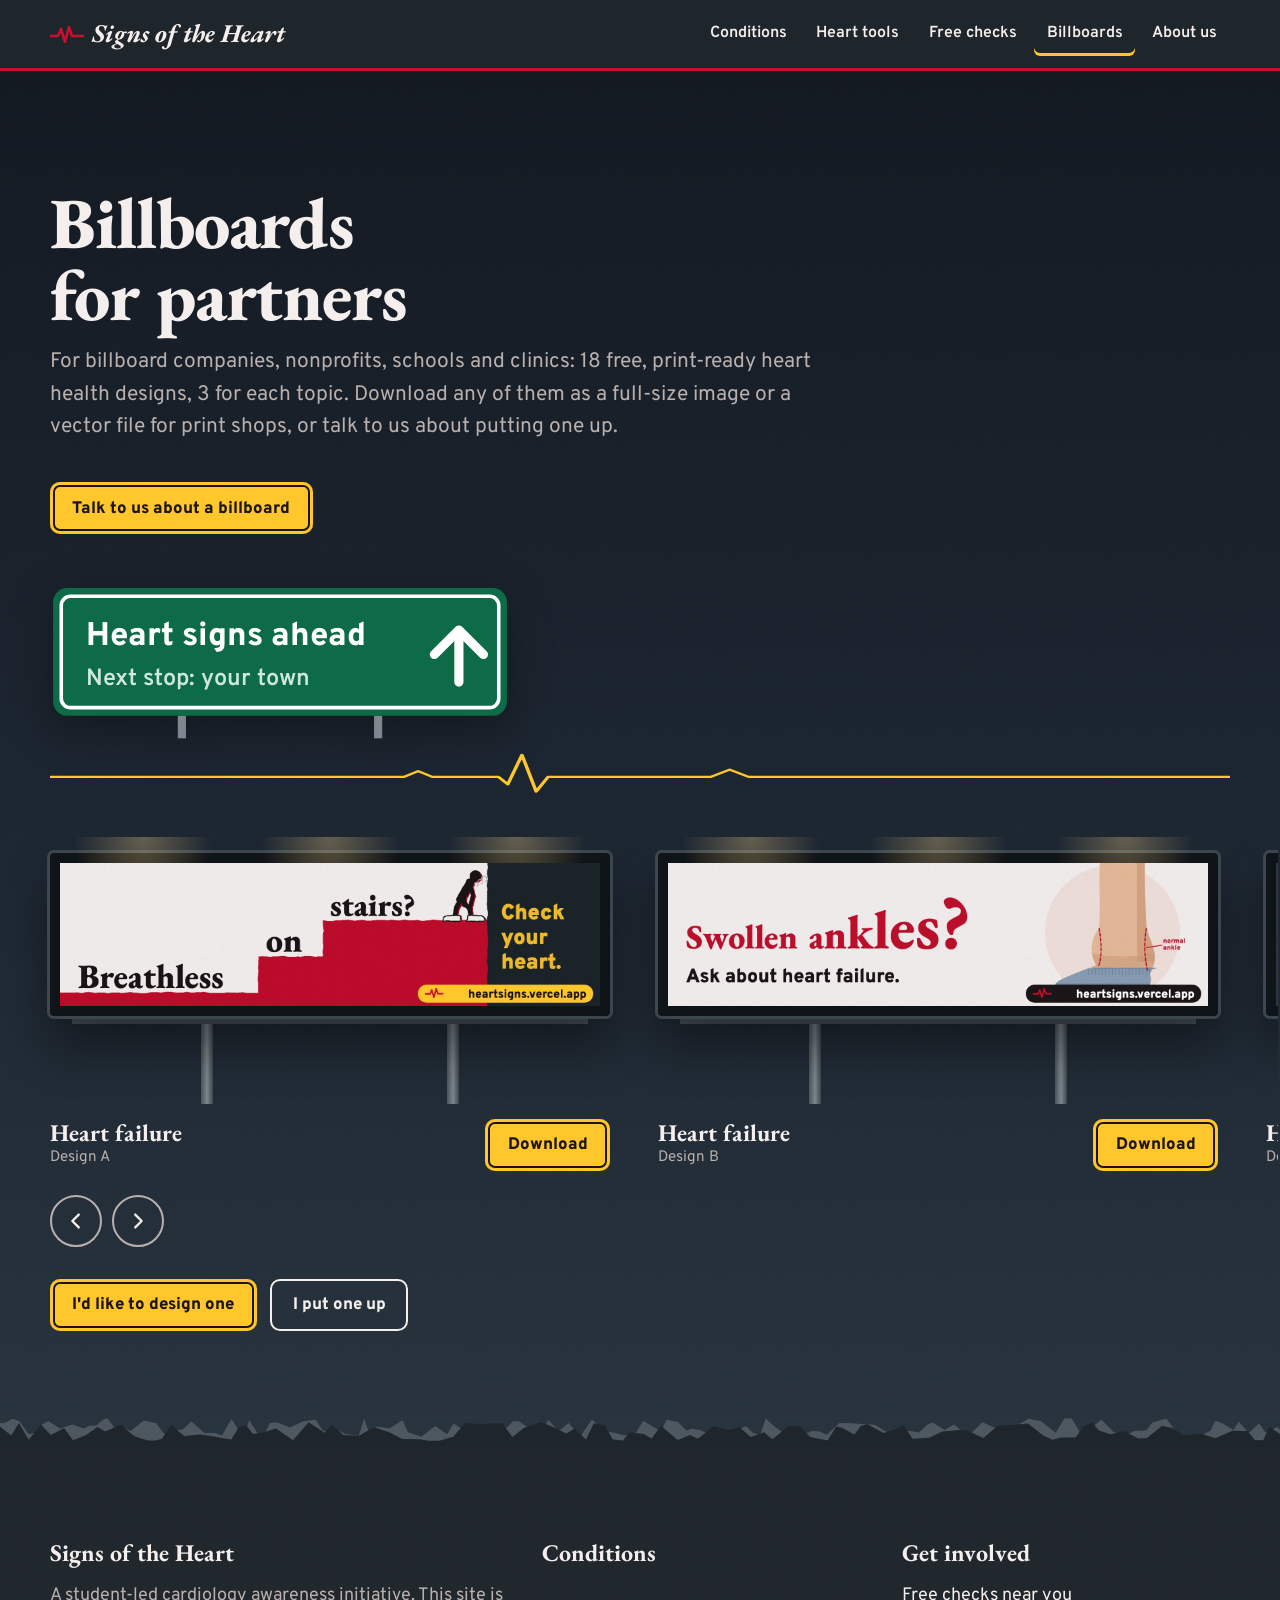
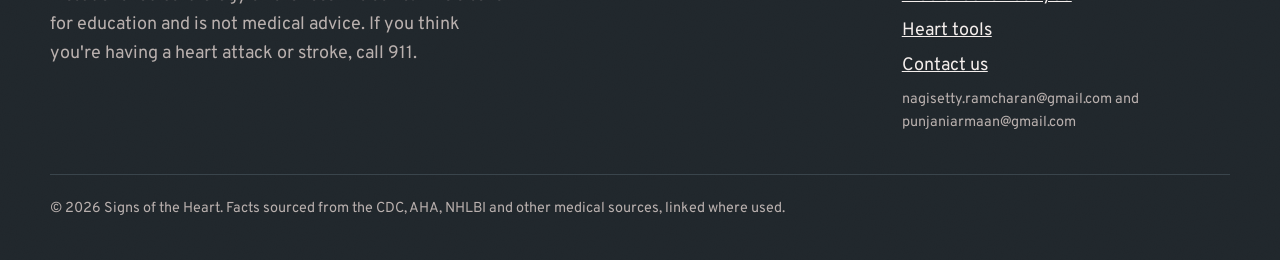
==== billboards.html @ d5b2b9ee "Add free check finder, move billboards to a partners page, remove 911 header button Co-Authored-By: " ====
<!doctype html>
<html lang="en">
<head>
<meta charset="utf-8">
<meta name="viewport" content="width=device-width, initial-scale=1, viewport-fit=cover">
<title>Billboards for partners | Signs of the Heart</title>
<meta name="robots" content="noindex">
<meta name="description" content="A student-led cardiology awareness initiative: learn the signs of heart disease, check your numbers, and put heart-health billboards where people can see them.">
<meta property="og:type" content="website">
<meta property="og:title" content="Signs of the Heart">
<meta property="og:description" content="A student-led cardiology awareness project: learn the warning signs of heart disease, check your numbers, and help put heart-health billboards where people can see them.">
<meta property="og:url" content="https://heartsigns.vercel.app/billboards">
<meta name="twitter:card" content="summary">
<link rel="canonical" href="https://heartsigns.vercel.app/billboards">
<link rel="icon" href="data:image/svg+xml,%3Csvg xmlns=%27http://www.w3.org/2000/svg%27 viewBox=%270 0 34 20%27%3E%3Cpath d=%27M0 12h8l3-7 4 13 4-15 3 9h12%27 fill=%27none%27 stroke=%27%23c8102e%27 stroke-width=%273%27 stroke-linejoin=%27round%27/%3E%3C/svg%3E">
<link rel="preconnect" href="https://fonts.googleapis.com">
<link rel="preconnect" href="https://fonts.gstatic.com" crossorigin>
<link href="https://fonts.googleapis.com/css2?family=EB+Garamond:ital,wght@0,400..800;1,400..800&family=Overpass:wght@400..900&display=swap" rel="stylesheet">
<link rel="stylesheet" href="assets/styles.css?v=7">
<script>document.documentElement.classList.add('js')</script>
</head>
<body>
<a class="skip" href="#main">Skip to content</a>

<header class="nav">
  <div class="wrap nav-inner">
    <a class="wordmark" href="index.html" aria-label="Signs of the Heart, home">
      <svg viewBox="0 0 34 20" aria-hidden="true"><path d="M0 12h8l3-7 4 13 4-15 3 9h12" fill="none" stroke="#c8102e" stroke-width="2.6" stroke-linejoin="round" stroke-linecap="round"/></svg>
      <span data-org-name>Signs of the Heart</span>
    </a>
    <button class="nav-toggle" aria-expanded="false" aria-controls="nav-links">Menu</button>
    <ul class="nav-links" id="nav-links">
      <li><a href="index.html#conditions">Conditions</a></li>
      <li><a href="index.html#check">Heart tools</a></li>
      <li><a href="index.html#free-checks">Free checks</a></li>
      <li><a href="billboards.html" aria-current="page">Billboards</a></li>
      <li><a href="index.html#about">About us</a></li>
    </ul>
  </div>
</header>

<main id="main">
  <section class="band band-night" id="billboards" aria-labelledby="billboards-title">
    <div class="wrap">
      <div class="section-head">
        <h1 class="h-section" id="billboards-title">Billboards for partners</h1>
        <p class="lede">For billboard companies, nonprofits, schools and clinics: 18 free, print-ready heart health designs, 3 for each topic. Download any of them as a full-size image or a vector file for print shops, or talk to us about putting one up.</p>
        <div class="btn-row"><a class="btn btn-caution" href="#" data-mailto="Billboard partnership: Signs of the Heart">Talk to us about a billboard</a></div>
      </div>
      <div class="road-sign" aria-hidden="true">
        <svg viewBox="0 0 900 300" role="presentation">
          <rect x="6" y="6" width="888" height="250" rx="28" fill="#0e6b47"/>
          <rect x="22" y="22" width="856" height="218" rx="18" fill="none" stroke="#fff" stroke-width="7"/>
          <text x="70" y="118" font-family="Overpass, Arial, sans-serif" font-weight="800" font-size="64" fill="#fff">Heart signs ahead</text>
          <text x="70" y="196" font-family="Overpass, Arial, sans-serif" font-weight="600" font-size="46" fill="#cfe8dc">Next stop: your town</text>
          <path d="M800 190 V92 M752 136 L800 88 L848 136" fill="none" stroke="#fff" stroke-width="18" stroke-linecap="round" stroke-linejoin="round"/>
          <rect x="250" y="256" width="16" height="44" fill="#7d878d"/><rect x="634" y="256" width="16" height="44" fill="#7d878d"/>
        </svg>
        <svg class="ecg-rule road-pulse" viewBox="0 0 1000 60" preserveAspectRatio="none"><path d="M0 34 H300 l12 -8 l12 8 H380 l8 10 l12 -40 l12 50 l10 -20 H560 l16 -10 l16 10 H1000"/></svg>
      </div>
      <div class="road">
        <div class="boards" id="boards" tabindex="0" aria-label="Billboard designs, scroll sideways"></div>
        <div class="road-controls">
          <button type="button" id="boards-prev" aria-label="Previous billboard"><svg viewBox="0 0 24 24" aria-hidden="true"><path d="M15 5l-7 7 7 7" fill="none" stroke="currentColor" stroke-width="2.5" stroke-linecap="round" stroke-linejoin="round"/></svg></button>
          <button type="button" id="boards-next" aria-label="Next billboard"><svg viewBox="0 0 24 24" aria-hidden="true"><path d="M9 5l7 7-7 7" fill="none" stroke="currentColor" stroke-width="2.5" stroke-linecap="round" stroke-linejoin="round"/></svg></button>
        </div>
      </div>
      <div class="btn-row">
        <a class="btn btn-caution" href="#" data-mailto="I'd like to design a billboard for Signs of the Heart">I'd like to design one</a>
        <button class="btn btn-ghost" type="button" id="report-btn">I put one up</button>
      </div>
    </div>
  </section>

</main>

<footer class="band band-dark footer" data-torn="top">
  <div class="wrap">
    <div class="footer-grid">
      <div>
        <h2 data-org-name>Signs of the Heart</h2>
        <p>A student-led cardiology awareness initiative. This site is for education and is not medical advice. If you think you're having a heart attack or stroke, call 911.</p>
      </div>
      <div>
        <h2>Conditions</h2>
        <ul id="footer-topics"></ul>
      </div>
      <div>
        <h2>Get involved</h2>
        <ul>
          <li><a href="index.html#free-checks">Free checks near you</a></li>
              <li><a href="index.html#check">Heart tools</a></li>
          <li><a href="#" data-mailto="Hello from the Signs of the Heart website">Contact us</a></li>
          <li class="footer-mail" data-emails></li>
        </ul>
      </div>
    </div>
    <div class="footer-base">© <span id="year"></span> <span data-org-name>Signs of the Heart</span>. Facts sourced from the CDC, AHA, NHLBI and other medical sources, linked where used.</div>
  </div>
</footer>

<!-- download gate -->
<dialog class="modal" id="gate" aria-labelledby="gate-title">
  <div class="poster" data-torn-card>
    <button class="modal-close" type="button" data-close aria-label="Close">×</button>
    <form id="gate-form" method="dialog" novalidate>
      <div id="gate-ask">
        <h2 class="h-card" id="gate-title">Before you download</h2>
        <p class="tool-intro">It's free. Tell us what you plan to do with this template. Your answer stays in this browser and isn't sent to us.</p>
        <fieldset class="choices">
          <legend class="visually-hidden">What will you do with this design?</legend>
          <label class="choice"><input type="radio" name="use" value="looking" required><span>Just looking at the design<small>Browsing, curious, or saving it for later.</small></span></label>
          <label class="choice"><input type="radio" name="use" value="proposing"><span>Proposing it<small>Pitching it to a school, clinic, library, business or city.</small></span></label>
          <label class="choice"><input type="radio" name="use" value="putting"><span>Putting it up soon<small>You have a spot lined up.</small></span></label>
          <label class="choice"><input type="radio" name="use" value="placed"><span>I already put it up<small>Next you'll email us where it is so we can count it.</small></span></label>
        </fieldset>
        <div class="placement" id="placement" hidden></div>
        <p class="hint" id="gate-error" aria-live="polite"></p>
        <button class="btn" type="submit" id="gate-submit">Download template</button>
      </div>
      <div class="thanks" id="gate-thanks" hidden>
        <h2 class="h-card">Downloading now</h2>
        <p class="tool-intro" id="gate-thanks-text"></p>
        <div class="btn-row" style="margin-top:0">
          <a class="btn" id="gate-email" href="#" data-mailto="Billboard placed" hidden>Email us the details</a>
          <button class="btn btn-ink" type="button" data-close>Done</button>
        </div>
      </div>
    </form>
  </div>
</dialog>

<template id="placement-fields">
  <div class="field"><label for="pl-place">Place name</label><input id="pl-place" name="place" placeholder="e.g. Central Library, Route 9 billboard" required></div>
  <div class="field-row">
    <div class="field"><label for="pl-city">City and state</label><input id="pl-city" name="city" placeholder="e.g. Fremont, CA" required></div>
    <div class="field"><label for="pl-type">Place type</label>
      <select id="pl-type" name="type" required>
        <option value="">Choose one</option>
        <option>Billboard</option><option>Library</option><option>School or college</option><option>Clinic or hospital</option><option>Pharmacy</option><option>Community center</option><option>Bus stop or transit</option><option>Business</option><option>Other</option>
      </select>
    </div>
  </div>
  <div class="field-row">
    <div class="field"><label for="pl-date" data-date-label>Date it goes up</label><input id="pl-date" name="date" type="date"></div>
    <div class="field"><label for="pl-views">Estimated daily views</label><input id="pl-views" name="views" type="number" min="0" inputmode="numeric" placeholder="e.g. 500"><span class="hint">Rough guess of people who pass by each day.</span></div>
  </div>
  <div class="field" data-photo-field><label for="pl-photo">Photo (optional, you'll attach it to the email next)</label><input id="pl-photo" name="photo" type="file" accept="image/*"></div>
</template>

<script src="assets/data.base.js?v=7"></script>
<script src="assets/data.content.js?v=7"></script>
<script src="assets/app.js?v=7"></script>
<script src="assets/billboards.js?v=7"></script>
</body>
</html>
---- assets/styles.css ----
/* Signs of the Heart — styles
   Concept: a wheat-pasted poster wall beside a road.
   Garamond carries the human voice; Overpass (Highway Gothic heritage) carries signage, numbers and UI. */

:root {
  /* palette */
  --paper: #fffbfa;          /* fresh poster paper */
  --ecg: #fcebe7;            /* ECG chart paper */
  --ecg-minor: rgba(222, 120, 108, 0.16);
  --ecg-major: rgba(222, 120, 108, 0.32);
  --asphalt: #1f262b;
  --asphalt-2: #2b343a;
  --asphalt-line: #3a454c;
  --artery: #c8102e;
  --artery-deep: #8f0b21;
  --caution: #ffc72c;
  --sign-green: #0e6b47;
  --ink: #1c1517;
  --ink-soft: #4d4245;
  --on-dark: #f4eeec;
  --on-dark-soft: #b9b0ae;

  /* type */
  --serif: "EB Garamond", "Garamond", "Times New Roman", serif;
  --sans: "Overpass", "Highway Gothic", "Helvetica Neue", Arial, sans-serif;

  /* scale (classical: 14 18 21 24 36 48 72 96) */
  --t-14: 0.875rem;
  --t-18: 1.125rem;
  --t-21: 1.3125rem;
  --t-24: 1.5rem;
  --t-36: clamp(1.9rem, 1.4rem + 1.8vw, 2.25rem);
  --t-48: clamp(2.3rem, 1.6rem + 2.8vw, 3rem);
  --t-72: clamp(2.9rem, 1.8rem + 4.6vw, 4.5rem);
  --t-96: clamp(3.2rem, 1.6rem + 6.8vw, 6.25rem);

  --gutter: clamp(16px, 4vw, 48px);
  --maxw: 1180px;
  --ease-paste: cubic-bezier(0.2, 0.9, 0.25, 1.15);
  --grain: url("data:image/svg+xml;utf8,<svg xmlns='http://www.w3.org/2000/svg' width='220' height='220'><filter id='n'><feTurbulence type='fractalNoise' baseFrequency='0.85' numOctaves='3' stitchTiles='stitch'/><feColorMatrix values='0 0 0 0 0.3  0 0 0 0 0.2  0 0 0 0 0.2  0 0 0 0.09 0'/></filter><rect width='100%' height='100%' filter='url(%23n)'/></svg>");
}

*, *::before, *::after { box-sizing: border-box; }
html { scroll-behavior: smooth; -webkit-text-size-adjust: 100%; }
@media (prefers-reduced-motion: reduce) { html { scroll-behavior: auto; } }
body {
  margin: 0;
  background: var(--paper);
  color: var(--ink);
  font-family: var(--sans);
  font-size: var(--t-18);
  line-height: 1.6;
  overflow-x: hidden;
}
img { max-width: 100%; display: block; }
a { color: inherit; }
button, input, select, textarea { font: inherit; color: inherit; }
:focus-visible { outline: 3px solid var(--caution); outline-offset: 3px; border-radius: 4px; }
.visually-hidden { position: absolute !important; width: 1px; height: 1px; overflow: hidden; clip: rect(0 0 0 0); white-space: nowrap; }
.skip { position: absolute; left: 12px; top: -60px; z-index: 100; background: var(--caution); color: var(--ink); padding: 10px 16px; font-weight: 800; border-radius: 6px; }
.skip:focus { top: 12px; }

.wrap { width: min(100% - 2 * var(--gutter), var(--maxw)); margin-inline: auto; }

/* ---------- headings ---------- */
.h-display, .h-section, .h-card {
  font-family: var(--serif);
  font-weight: 800;
  letter-spacing: -0.015em;
  margin: 0;
  text-wrap: balance;
}
.h-display { font-size: var(--t-96); line-height: 0.95; }
.h-section { font-size: var(--t-72); line-height: 1; max-width: 16ch; }
.h-card { font-size: var(--t-36); line-height: 1.05; }
.lede { font-size: var(--t-21); line-height: 1.55; max-width: 38em; margin: 1.1rem 0 0; color: var(--ink-soft); }
.band-dark .lede, .band-night .lede, .band-red .lede { color: var(--on-dark-soft); }
.band-red .lede { color: #ffd9d6; }
.section-head { display: grid; gap: 0.4rem; margin-bottom: clamp(2rem, 4vw, 3.25rem); }
.section-head .lede { margin-top: 0.6rem; }

/* ---------- bands + torn edges ---------- */
.band { position: relative; padding-block: clamp(4.5rem, 9vw, 7.5rem); }
.band::after { /* paper grain over every band */
  content: ""; position: absolute; inset: 0; pointer-events: none;
  background-image: var(--grain); opacity: 0.55; mix-blend-mode: multiply;
}
.band-dark::after, .band-night::after, .band-red::after { mix-blend-mode: screen; opacity: 0.25; }
.band > * { position: relative; z-index: 1; }
.band-paper { background: var(--paper); --band: var(--paper); }
.band-ecg {
  --band: var(--ecg);
  background-color: var(--ecg);
  background-image:
    linear-gradient(var(--ecg-major) 1px, transparent 1px),
    linear-gradient(90deg, var(--ecg-major) 1px, transparent 1px),
    linear-gradient(var(--ecg-minor) 1px, transparent 1px),
    linear-gradient(90deg, var(--ecg-minor) 1px, transparent 1px);
  background-size: 50px 50px, 50px 50px, 10px 10px, 10px 10px;
}
.band-dark { background: var(--asphalt); color: var(--on-dark); --band: var(--asphalt); }
.band-night {
  --band: #121820;
  background: linear-gradient(180deg, #121820 0%, #1b2530 55%, #26323c 100%);
  color: var(--on-dark);
}
.band-red { background: var(--artery); color: #fff; --band: var(--artery); }
.band-caution { background: var(--caution); --band: var(--caution); }

/* torn svg edges injected by app.js */
.torn {
  position: absolute; left: 0; width: 100%; height: 34px; display: block;
  z-index: 2; pointer-events: none;
}
.torn-top { top: -33px; }
.torn-bottom { bottom: -33px; transform: scaleY(-1); }
.torn .fiber { fill: rgba(255, 255, 255, 0.85); }
.band-night .torn .fiber, .band-dark .torn .fiber { fill: rgba(255, 255, 255, 0.18); }

/* ---------- nav ---------- */
.nav {
  position: sticky; top: 0; z-index: 50;
  background: var(--asphalt); color: var(--on-dark);
  border-bottom: 3px solid var(--artery);
}
.nav-inner { display: flex; align-items: center; gap: 1.5rem; min-height: 68px; }
.wordmark {
  font-family: var(--serif); font-weight: 700; font-style: italic;
  font-size: 1.6rem; line-height: 1; text-decoration: none; white-space: nowrap;
  display: inline-flex; align-items: center; gap: 0.5rem;
}
.wordmark svg { width: 34px; height: 20px; flex: none; }
.nav-links { display: flex; gap: 0.25rem; margin-left: auto; list-style: none; padding: 0; margin-block: 0; }
.nav-links a {
  display: block; padding: 0.55rem 0.8rem; border-radius: 6px; text-decoration: none;
  font-weight: 600; font-size: 1rem; color: var(--on-dark); white-space: nowrap;
}
.nav-links a:hover { background: var(--asphalt-2); }
.nav-links a[aria-current="page"] { box-shadow: inset 0 -3px 0 var(--caution); }
.chip-911 {
  display: inline-flex; align-items: center; gap: 0.5rem; text-decoration: none;
  font-weight: 800; font-size: 0.95rem; color: var(--ink); background: var(--caution);
  padding: 0.45rem 0.85rem 0.4rem 0.6rem; border-radius: 6px; white-space: nowrap;
}
.chip-911 .diamond { width: 18px; height: 18px; flex: none; }
.nav-toggle { display: none; margin-left: auto; background: none; border: 2px solid var(--asphalt-line); color: var(--on-dark); border-radius: 6px; padding: 0.4rem 0.7rem; font-weight: 700; cursor: pointer; }
@media (max-width: 1040px) {
  .nav-toggle { display: inline-block; }
  .nav-links {
    position: absolute; left: 0; right: 0; top: 100%; flex-direction: column; gap: 0;
    background: var(--asphalt); padding: 0.5rem var(--gutter) 1rem; margin: 0;
    border-bottom: 3px solid var(--artery); display: none;
  }
  .nav-links.open { display: flex; }
  .nav-links a { padding: 0.85rem 0.5rem; font-size: 1.1rem; }
  .chip-911 .long { display: none; }
}
@media (max-width: 560px) {
  .nav-inner { gap: 0.6rem; }
  .wordmark { font-size: 1.25rem; }
  .chip-911 .call { display: none; }
  .chip-911 { padding-inline: 0.5rem 0.65rem; }
  .nav-toggle { margin-left: auto; }
}
@media (max-width: 380px) { .wordmark svg { display: none; } }

/* ---------- buttons: road sign plates ---------- */
.btn {
  --plate: var(--artery); --plate-ink: #fff;
  display: inline-flex; align-items: center; justify-content: center; gap: 0.5rem;
  background: var(--plate); color: var(--plate-ink);
  font-family: var(--sans); font-weight: 800; font-size: 1.05rem; line-height: 1.1;
  padding: 0.95rem 1.4rem 0.85rem; border: 0; border-radius: 10px; cursor: pointer;
  text-decoration: none; position: relative;
  box-shadow: inset 0 0 0 3px var(--plate), inset 0 0 0 5px currentColor;
  transition: transform 0.15s ease, background-color 0.15s ease;
  min-height: 52px;
}
.btn:hover { transform: translateY(-2px); }
.btn:active { transform: translateY(0); }
.btn-green { --plate: var(--sign-green); }
.btn-ink { --plate: var(--ink); }
.btn-caution { --plate: var(--caution); --plate-ink: var(--ink); }
.btn-paper { --plate: var(--paper); --plate-ink: var(--ink); }
.btn-ghost {
  background: transparent; color: inherit; box-shadow: inset 0 0 0 2px currentColor;
}
.btn[disabled] { opacity: 0.45; cursor: not-allowed; transform: none; }
.btn-row { display: flex; flex-wrap: wrap; gap: 0.85rem; margin-top: 2rem; }
.textlink { font-weight: 700; text-decoration-thickness: 2px; text-underline-offset: 3px; }

/* ---------- posters (torn paper cards) ---------- */
.poster {
  --poster-bg: var(--paper);
  position: relative; color: var(--ink);
  padding: clamp(1.4rem, 3vw, 2.2rem);
  filter: drop-shadow(0 10px 14px rgba(40, 10, 12, 0.16)) drop-shadow(0 2px 2px rgba(40, 10, 12, 0.14));
}
/* paper layer: clipped to a torn outline (set by app.js) so tape and content can overhang */
.poster::before {
  content: ""; position: absolute; inset: 0; z-index: 0;
  background: var(--poster-bg); clip-path: var(--clip, none);
}
.poster > * { position: relative; z-index: 1; }
.poster-inner { position: relative; }
.poster[data-tilt] { rotate: var(--tilt, 0deg); }
.poster.is-red { --poster-bg: var(--artery); color: #fff; }
.poster.is-caution { --poster-bg: var(--caution); }
.poster.is-ecg { --poster-bg: var(--ecg); }
.poster.is-dark { --poster-bg: var(--asphalt-2); color: var(--on-dark); }
.poster > .tape {
  position: absolute; width: 92px; height: 26px; top: -12px; left: 50%; translate: -50% 0; rotate: -3deg;
  background: rgba(255, 244, 214, 0.78); box-shadow: 0 1px 2px rgba(0,0,0,0.12); z-index: 3;
}

/* paste-on scroll reveal: poster gets slapped onto the wall */
.js .reveal { opacity: 0; transform: translateY(18px) scale(0.97) rotate(calc(var(--tilt, 0deg) + 1.6deg)); }
.js .reveal.in {
  opacity: 1; transform: none;
  transition: opacity 0.5s ease, transform 0.75s var(--ease-paste);
  transition-delay: var(--delay, 0s);
}
@media (prefers-reduced-motion: reduce) {
  .js .reveal, .js .reveal.in { opacity: 1; transform: none; transition: none; }
}

/* ---------- hero ---------- */
.hero { padding-block: clamp(3rem, 7vw, 6rem) clamp(5rem, 9vw, 7rem); overflow: hidden; }
.hero-wall { position: relative; display: grid; grid-template-columns: minmax(0, 1fr); }
.hero-back {
  position: absolute; z-index: 0;
}
.hero-back.one { width: 46%; height: 70%; right: -2%; top: -4%; background: var(--artery); rotate: 4deg; }
.hero-back.two { width: 30%; height: 46%; right: 26%; bottom: -10%; background: var(--caution); rotate: -5deg; }
.hero-back.three { width: 22%; height: 38%; left: -3%; top: 12%; background: var(--asphalt-2); rotate: -3deg; }
.hero-back .old-type {
  position: absolute; inset: 14% 10%; font-family: var(--serif); font-weight: 800;
  font-size: clamp(1.2rem, 3vw, 2.6rem); line-height: 1; color: rgba(255,255,255,0.22);
}
.hero-back.two .old-type { color: rgba(28, 21, 23, 0.16); }
.hero-poster { z-index: 1; max-width: 900px; padding: clamp(1.8rem, 5vw, 4rem) clamp(1.4rem, 5vw, 4rem) clamp(5.5rem, 9vw, 7.5rem); --tilt: -0.6deg; rotate: var(--tilt); }
.hero-poster .h-display { max-width: 11ch; }
.hero-poster .lede { color: var(--ink-soft); }
.poster > .hero-ecg { position: absolute; z-index: 1; left: 0; right: 0; bottom: 1.2rem; height: 70px; width: 100%; overflow: visible; }
.hero-ecg path { fill: none; stroke: var(--artery); stroke-width: 3; stroke-linejoin: round; stroke-linecap: round; }
.hero-ecg .trace { stroke-dasharray: var(--len, 3000); stroke-dashoffset: var(--len, 3000); }
.hero-ecg.draw .trace { animation: draw 2.6s cubic-bezier(0.6, 0.05, 0.3, 1) 0.3s forwards; }
.hero-ecg .blip { fill: var(--artery); opacity: 0; }
.hero-ecg.draw .blip { animation: blip 1.2s ease 2.8s infinite; }
@keyframes draw { to { stroke-dashoffset: 0; } }
@keyframes blip { 0%, 100% { opacity: 0; r: 4; } 30% { opacity: 1; r: 7; } }
@media (prefers-reduced-motion: reduce) {
  .hero-ecg .trace { stroke-dashoffset: 0; animation: none !important; }
  .hero-ecg .blip { opacity: 1; animation: none !important; }
}
.hero-note { margin-top: 1.25rem; font-size: 0.95rem; color: var(--ink-soft); }
@media (max-width: 720px) {
  .hero-back.one { width: 70%; height: 40%; right: -20%; top: -6%; }
  .hero-back.two { display: none; }
  .hero-back.three { display: none; }
}

/* ---------- stats as highway sign plates ---------- */
.plates { display: grid; grid-template-columns: repeat(auto-fit, minmax(240px, 1fr)); gap: 1.4rem; }
.plate {
  background: var(--sign-green); color: #fff; border-radius: 14px; padding: 1.4rem 1.4rem 1.2rem;
  box-shadow: inset 0 0 0 4px var(--sign-green), inset 0 0 0 7px #fff, 0 14px 24px rgba(0,0,0,0.3);
  display: flex; flex-direction: column; gap: 0.4rem; min-height: 230px;
}
.plate-num { font-family: var(--sans); font-weight: 800; font-size: clamp(2.2rem, 1.5rem + 1.6vw, 3rem); line-height: 1; letter-spacing: -0.01em; font-variant-numeric: tabular-nums; }
.plate-label { font-weight: 600; font-size: 1.08rem; line-height: 1.35; }
.plate-src { margin-top: auto; font-size: 0.85rem; color: #cfe8dc; }
.plate-src a { color: #fff; }
.plates { padding-bottom: 36px; }
.plate { position: relative; }
.plate::after { /* sign posts */
  content: ""; position: absolute; top: 100%; left: 24%; right: 24%; height: 36px;
  background: linear-gradient(90deg, #6f7a80 0 8px, transparent 8px calc(100% - 8px), #6f7a80 calc(100% - 8px));
}
.plates { row-gap: calc(1.4rem + 36px); }

/* ---------- conditions wall ---------- */
.wall {
  display: grid; gap: clamp(1.25rem, 2.5vw, 2rem);
  grid-template-columns: repeat(6, minmax(0, 1fr));
}
.wall .poster { display: flex; flex-direction: column; text-decoration: none; min-height: 250px; }
.wall .poster:hover .h-card { text-decoration: underline; text-decoration-thickness: 3px; text-underline-offset: 6px; }
.wall .w-3 { grid-column: span 3; }
.wall .w-2 { grid-column: span 2; }
.wall .w-4 { grid-column: span 4; }
.poster .route {
  display: inline-flex; align-items: center; gap: 0.45rem; align-self: flex-start;
  font-weight: 800; font-size: 0.9rem; padding: 0.25rem 0.65rem 0.15rem; border-radius: 999px;
  border: 2px solid currentColor; margin-bottom: 1rem;
}
.poster .dek { margin: 0.8rem 0 1.4rem; font-size: 1.05rem; line-height: 1.5; max-width: 34em; }
.poster .go { margin-top: auto; font-weight: 800; display: inline-flex; gap: 0.4rem; align-items: center; }
.poster .go svg { width: 22px; height: 22px; }
@media (max-width: 900px) {
  .wall { grid-template-columns: repeat(2, minmax(0, 1fr)); }
  .wall .w-3, .wall .w-2, .wall .w-4 { grid-column: span 1; }
}
@media (max-width: 600px) {
  .wall { grid-template-columns: minmax(0, 1fr); }
}

/* ---------- tools ---------- */
.tool-tabs { display: flex; flex-wrap: wrap; gap: 0.6rem; margin-bottom: 1.6rem; }
.tool-tab {
  background: var(--paper); border: 2px solid var(--ink); border-radius: 999px; padding: 0.6rem 1.15rem 0.5rem;
  font-weight: 800; cursor: pointer; font-size: 1rem;
}
.tool-tab[aria-selected="true"] { background: var(--ink); color: var(--paper); }
.tool-panel { padding: clamp(1.5rem, 4vw, 3rem); }
.tool-panel[hidden] { display: none; }
.tool-grid { display: grid; grid-template-columns: minmax(0, 1.25fr) minmax(0, 1fr); gap: clamp(1.5rem, 4vw, 3rem); align-items: start; }
@media (max-width: 860px) { .tool-grid { grid-template-columns: minmax(0, 1fr); } }
.tool-intro { font-size: 1.05rem; color: var(--ink-soft); margin: 0.6rem 0 1.4rem; max-width: 40em; }
.disclaimer { font-size: 0.9rem; color: var(--ink-soft); margin-top: 1.2rem; max-width: 46em; }

.checklist { display: grid; grid-template-columns: repeat(auto-fit, minmax(260px, 1fr)); gap: 0.6rem; list-style: none; padding: 0; margin: 0; }
.check {
  display: flex; gap: 0.75rem; align-items: flex-start; padding: 0.85rem 1rem; border-radius: 10px;
  background: #fff; border: 2px solid #ecd9d5; cursor: pointer; line-height: 1.35;
}
.check:has(input:checked) { border-color: var(--artery); background: #fff3f1; }
.check input { width: 22px; height: 22px; margin: 0.05rem 0 0; accent-color: var(--artery); flex: none; }
.result {
  border-radius: 14px; padding: 1.5rem; margin-top: 1.5rem; border: 3px solid var(--ink); background: #fff;
}
.result[hidden] { display: none; }
.result.emergency { background: var(--caution); border-color: var(--ink); }
.result.soon { background: #fff; border-color: var(--artery); }
.result h4 { font-family: var(--serif); font-size: var(--t-36); line-height: 1.05; margin: 0 0 0.5rem; }
.result p { margin: 0; }
.result .big911 { font-family: var(--sans); font-weight: 900; font-size: 3rem; line-height: 1; display: block; margin: 0.5rem 0 0.25rem; text-decoration: none; }

.field { display: grid; gap: 0.35rem; margin-bottom: 1rem; }
.field label, .field .label { font-weight: 700; font-size: 1rem; }
.field input, .field select, .field textarea {
  width: 100%; padding: 0.75rem 0.9rem; border-radius: 10px; border: 2px solid #d9c4bf; background: #fff; font-size: 1.1rem;
}
.field input:focus, .field select:focus, .field textarea:focus { border-color: var(--ink); outline: none; box-shadow: 0 0 0 3px var(--caution); }
.field-row { display: grid; grid-template-columns: 1fr 1fr; gap: 0.9rem; }
@media (max-width: 520px) { .field-row { grid-template-columns: 1fr; } }
.hint { font-size: 0.9rem; color: var(--ink-soft); }

/* road scale for numbers */
.roadscale { margin-top: 1rem; }
.roadscale-bar { display: flex; height: 22px; border-radius: 6px; overflow: hidden; border: 2px solid var(--ink); }
.roadscale-bar span { flex: 1; }
.roadscale-labels { display: flex; font-size: 0.8rem; margin-top: 0.35rem; color: var(--ink-soft); }
.roadscale-labels span { flex: 1; }
.roadscale-marker { position: relative; height: 26px; }
.roadscale-marker i {
  position: absolute; top: 0; width: 0; height: 0; translate: -50% 0;
  border-left: 10px solid transparent; border-right: 10px solid transparent; border-top: 14px solid var(--ink);
  transition: left 0.5s var(--ease-paste);
}
.numbers-out { margin-top: 1rem; padding: 1.1rem 1.2rem; border-radius: 12px; background: #fff; border: 2px solid var(--ink); }
.numbers-out strong { font-family: var(--serif); font-size: var(--t-24); display: block; line-height: 1.15; }

/* myth cards */
.myths { display: grid; grid-template-columns: repeat(auto-fill, minmax(260px, 1fr)); gap: 1rem; }
.myth {
  perspective: 1000px; background: none; border: 0; padding: 0; text-align: left; cursor: pointer; min-height: 250px;
}
.myth-inner { position: relative; width: 100%; height: 100%; min-height: 250px; transition: transform 0.6s var(--ease-paste); transform-style: preserve-3d; }
.myth[aria-pressed="true"] .myth-inner { transform: rotateY(180deg); }
.myth-face {
  position: absolute; inset: 0; backface-visibility: hidden; border-radius: 6px; padding: 1.3rem;
  display: flex; flex-direction: column; gap: 0.6rem;
}
.myth-front { background: var(--paper); border: 2px dashed #d9b3ad; }
.myth-back { background: var(--asphalt); color: var(--on-dark); transform: rotateY(180deg); }
.myth-tag { font-weight: 800; font-size: 0.85rem; padding: 0.2rem 0.6rem 0.1rem; border-radius: 999px; align-self: flex-start; }
.myth-front .myth-tag { background: var(--caution); }
.myth-back .myth-tag { background: var(--sign-green); color: #fff; }
.myth-face p { margin: 0; line-height: 1.4; }
.myth-front p { font-family: var(--serif); font-size: 1.45rem; font-weight: 700; line-height: 1.15; }
.myth-back p { font-size: 1rem; }
.myth-back a { font-size: 0.85rem; color: var(--on-dark-soft); margin-top: auto; }
.myth-hint { margin-top: auto; font-size: 0.85rem; color: var(--ink-soft); }
@media (prefers-reduced-motion: reduce) { .myth-inner { transition: none; } }

/* CPR trainer */
.cpr { display: grid; grid-template-columns: auto minmax(0, 1fr); gap: clamp(1.5rem, 4vw, 3rem); align-items: center; }
@media (max-width: 760px) { .cpr { grid-template-columns: minmax(0, 1fr); justify-items: center; } }
.cpr-pad {
  width: clamp(200px, 40vw, 260px); aspect-ratio: 1; border-radius: 50%; border: 0; cursor: pointer;
  background: radial-gradient(circle at 50% 40%, #e02a46, var(--artery) 55%, var(--artery-deep));
  color: #fff; font-weight: 900; font-size: 1.6rem; letter-spacing: 0.01em;
  box-shadow: 0 0 0 10px #fff, 0 0 0 13px var(--ink), 0 18px 30px rgba(80, 0, 10, 0.35);
  transition: transform 0.08s ease; touch-action: manipulation; user-select: none;
}
.cpr-pad.hit { transform: scale(0.93); }
.bpm { font-family: var(--sans); font-weight: 900; font-size: clamp(3.5rem, 8vw, 5rem); line-height: 1; font-variant-numeric: tabular-nums; }
.bpm small { font-size: 1.1rem; font-weight: 700; margin-left: 0.4rem; }
.zone { margin-top: 0.4rem; font-weight: 800; font-size: 1.2rem; min-height: 1.6em; }
.zone.good { color: var(--sign-green); }
.zone.slow, .zone.fast { color: var(--artery); }
.cpr-meter { position: relative; height: 18px; border-radius: 9px; border: 2px solid var(--ink); margin: 1rem 0 0.4rem; background: linear-gradient(90deg, #f0d6d2 0 33.3%, #bfe3cf 33.3% 55.5%, #f0d6d2 55.5%); }
.cpr-meter i { position: absolute; top: -8px; width: 4px; height: 30px; background: var(--ink); translate: -50% 0; left: 0; transition: left 0.25s ease; }
.cpr-scale { display: flex; justify-content: space-between; font-size: 0.8rem; color: var(--ink-soft); }
.cpr-steps { margin: 1.2rem 0 0; padding-left: 1.3rem; }
.cpr-steps li { margin-bottom: 0.3rem; }

/* ---------- billboards ---------- */
.counters { display: flex; flex-wrap: wrap; gap: 1rem 2.5rem; margin: 0 0 2.5rem; }
.counter { display: grid; }
.counter b { font-family: var(--sans); font-weight: 900; font-size: clamp(2.2rem, 1.6rem + 2vw, 3rem); line-height: 1; color: var(--caution); font-variant-numeric: tabular-nums; }
.counter span { color: var(--on-dark-soft); font-size: 1rem; }
.preview-tag { display: inline-block; font-size: 0.8rem; font-weight: 700; background: rgba(255, 199, 44, 0.16); color: var(--caution); border: 1px dashed var(--caution); border-radius: 6px; padding: 0.15rem 0.5rem; align-self: center; }

.road { position: relative; }
.boards {
  display: flex; gap: clamp(1.5rem, 4vw, 3rem); overflow-x: auto; scroll-snap-type: x mandatory;
  padding: 1rem var(--gutter) 0; margin-inline: calc(-1 * var(--gutter));
  scrollbar-width: thin; scrollbar-color: var(--asphalt-line) transparent; scroll-padding-inline: var(--gutter);
}
.board { flex: 0 0 min(560px, 84vw); scroll-snap-align: start; display: grid; justify-items: center; }
.board-frame {
  width: 100%; position: relative; aspect-ratio: 48 / 14;
  background: #0f1418; padding: 10px; border-radius: 4px;
  box-shadow: 0 0 0 3px #3b464d, 0 30px 50px rgba(0,0,0,0.45);
}
.board-face {
  width: 100%; height: 100%; position: relative; overflow: hidden;
  background:
    repeating-linear-gradient(90deg, transparent 0 calc(25% - 1px), rgba(255,255,255,0.07) calc(25% - 1px) 25%),
    #242d34;
  display: grid; place-items: center; text-align: center;
  outline: 2px dashed rgba(255, 199, 44, 0.45); outline-offset: -14px;
}
.board-face .slot-label { font-weight: 800; color: var(--on-dark); font-size: clamp(0.95rem, 2vw, 1.15rem); }
.board-face .slot-size { display: block; font-size: 0.8rem; font-weight: 600; color: var(--on-dark-soft); margin-top: 0.2rem; }
.board-face img { position: absolute; inset: 0; width: 100%; height: 100%; object-fit: cover; }
.board-lamps { position: absolute; top: -26px; left: 0; right: 0; display: flex; justify-content: space-around; }
.board-lamps i { width: 34px; height: 10px; background: #59646b; border-radius: 3px 3px 0 0; position: relative; }
.board-lamps i::after {
  content: ""; position: absolute; top: 10px; left: 50%; translate: -50% 0; width: 140px; height: 90px;
  background: radial-gradient(ellipse at top, rgba(255, 214, 140, 0.32), transparent 70%); opacity: 0; transition: opacity 0.9s ease 0.2s;
}
.board.lit .board-lamps i::after { opacity: 1; }
@media (prefers-reduced-motion: reduce) { .board-lamps i::after { opacity: 1; transition: none; } }
.board-catwalk { width: 92%; height: 6px; background: #4b565d; margin-top: 2px; }
.board-posts { display: flex; justify-content: space-between; width: 46%; height: 80px; }
.board-posts span { width: 12px; height: 100%; background: linear-gradient(90deg, #4a545b, #7d878d 50%, #3e474d); }
.board-meta { width: 100%; display: flex; flex-wrap: wrap; gap: 0.6rem 1rem; align-items: center; justify-content: space-between; margin-top: 0.9rem; }
.board-meta h3 { font-family: var(--serif); font-weight: 700; font-size: var(--t-24); margin: 0; line-height: 1.15; }
.board-meta .dl-count { color: var(--on-dark-soft); font-size: 0.95rem; display: block; }
.road-ground { height: 40px; margin-top: -40px; background: linear-gradient(180deg, transparent, rgba(0,0,0,0.25)); pointer-events: none; }
.road-controls { display: flex; gap: 0.6rem; margin-top: 1.5rem; }
.road-controls button { width: 52px; height: 52px; border-radius: 50%; border: 2px solid var(--on-dark-soft); background: transparent; color: var(--on-dark); cursor: pointer; display: grid; place-items: center; }
.road-controls button:hover { background: var(--asphalt-2); }
.road-controls svg { width: 22px; height: 22px; }

/* ---------- modal ---------- */
.modal { border: 0; padding: 0; background: transparent; max-width: min(640px, calc(100% - 24px)); width: 100%; color: var(--ink); }
.modal::backdrop { background: rgba(18, 22, 26, 0.72); }
.modal .poster { padding: clamp(1.4rem, 4vw, 2.4rem); max-height: calc(100dvh - 48px); overflow-y: auto; }
.modal-close { position: absolute; top: 0.6rem; right: 0.6rem; width: 44px; height: 44px; border-radius: 50%; border: 2px solid var(--ink); background: var(--paper); cursor: pointer; font-size: 1.4rem; line-height: 1; z-index: 4; }
.choices { display: grid; gap: 0.6rem; margin: 1rem 0 1.4rem; border: 0; padding: 0; }
.choice { display: flex; gap: 0.75rem; align-items: flex-start; padding: 0.85rem 1rem; border: 2px solid #e2cdc8; border-radius: 10px; cursor: pointer; background: #fff; line-height: 1.35; }
.choice:has(input:checked) { border-color: var(--ink); background: #fff3f1; }
.choice input { width: 22px; height: 22px; margin: 0.05rem 0 0; accent-color: var(--artery); flex: none; }
.choice small { display: block; color: var(--ink-soft); font-size: 0.9rem; }
.placement[hidden] { display: none; }
.thanks { text-align: left; }
.thanks[hidden] { display: none; }

/* ---------- stories ---------- */
.stories { display: grid; grid-template-columns: repeat(3, minmax(0, 1fr)); gap: clamp(1.25rem, 3vw, 2.25rem); align-items: start; }
.stories .poster:nth-child(2) { margin-top: 2.5rem; }
@media (max-width: 860px) { .stories { grid-template-columns: minmax(0, 1fr); } .stories .poster:nth-child(2) { margin-top: 0; } }
.quote { font-family: var(--serif); font-style: italic; font-size: 1.55rem; line-height: 1.3; margin: 0 0 1.2rem; }
.quote-by { font-weight: 700; font-size: 0.98rem; }
.quote-by span { display: block; font-weight: 400; color: var(--ink-soft); }
.placeholder-note { font-size: 0.85rem; color: var(--ink-soft); margin-top: 1.5rem; }

/* ---------- donate ---------- */
.donate-grid { display: grid; grid-template-columns: minmax(0, 1fr) minmax(0, 1fr); gap: clamp(2rem, 5vw, 4rem); align-items: center; }
@media (max-width: 860px) { .donate-grid { grid-template-columns: minmax(0, 1fr); } }
.meter-card { color: var(--ink); padding: clamp(1.4rem, 4vw, 2.2rem); }
.meter-target { font-family: var(--serif); font-weight: 700; font-size: var(--t-24); line-height: 1.2; margin: 0 0 0.3rem; }
.meter { position: relative; height: 34px; border: 3px solid var(--ink); border-radius: 8px; overflow: hidden; margin: 1.1rem 0 0.5rem; background: repeating-linear-gradient(-45deg, #f3e3e0 0 10px, #fbefec 10px 20px); }
.meter i { position: absolute; inset: 0 auto 0 0; width: 0; background: var(--artery); transition: width 1.4s cubic-bezier(0.3, 0.8, 0.3, 1); }
.meter-nums { display: flex; justify-content: space-between; font-weight: 700; }
.chips { display: flex; flex-wrap: wrap; gap: 0.6rem; margin: 1.4rem 0 0.5rem; }
.chip {
  border: 2px solid var(--ink); background: #fff; border-radius: 999px; padding: 0.55rem 1.1rem 0.45rem; font-weight: 800; cursor: pointer; font-size: 1.05rem;
}
.chip[aria-pressed="true"] { background: var(--ink); color: var(--paper); }
.chip-impact { min-height: 3em; margin: 0.4rem 0 1.2rem; color: var(--ink-soft); }

/* ---------- team / partners ---------- */
.team { display: grid; grid-template-columns: repeat(auto-fill, minmax(200px, 1fr)); gap: 1.6rem; }
.member { display: grid; gap: 0.2rem; }
.arch {
  aspect-ratio: 4 / 5; border-radius: 999px 999px 8px 8px; background: var(--ecg); overflow: hidden; margin-bottom: 0.8rem;
  display: grid; place-items: center; border: 2px solid #ecd2cc;
}
.arch svg { width: 46%; opacity: 0.4; }
.member b { font-family: var(--serif); font-size: 1.4rem; line-height: 1.1; }
.member span { color: var(--ink-soft); font-size: 1rem; }
.partners { display: grid; grid-template-columns: repeat(auto-fill, minmax(170px, 1fr)); gap: 1rem; margin-top: 1.6rem; }
.partner-slot {
  height: 96px; border: 2px dashed #d9bdb7; border-radius: 50px; display: grid; place-items: center;
  color: var(--ink-soft); font-weight: 700; font-size: 0.95rem; text-align: center; padding: 0 1rem;
}
.sub-head { font-family: var(--serif); font-weight: 800; font-size: var(--t-36); margin: clamp(3rem, 6vw, 4.5rem) 0 0; }

/* ---------- newsletter ---------- */
.signup { display: grid; grid-template-columns: minmax(0, 1fr) minmax(0, 1fr); gap: 2rem; align-items: end; }
@media (max-width: 860px) { .signup { grid-template-columns: minmax(0, 1fr); } }
.signup-form { display: flex; gap: 0.6rem; flex-wrap: wrap; }
.signup-form input { flex: 1 1 240px; padding: 0.9rem 1rem; border-radius: 10px; border: 3px solid var(--ink); background: var(--paper); font-size: 1.1rem; min-height: 56px; }
.signup-msg { min-height: 1.6em; font-weight: 700; margin-top: 0.6rem; }

/* ---------- footer ---------- */
.footer { padding-block: clamp(4rem, 8vw, 5.5rem) 2.5rem; }
.footer-grid { display: grid; grid-template-columns: 1.4fr 1fr 1fr; gap: 2rem; }
@media (max-width: 760px) { .footer-grid { grid-template-columns: 1fr; } }
.footer h2 { font-family: var(--serif); font-weight: 700; font-size: var(--t-24); margin: 0 0 0.6rem; }
.footer ul { list-style: none; padding: 0; margin: 0; display: grid; gap: 0.4rem; }
.footer a { color: var(--on-dark); }
.footer p { color: var(--on-dark-soft); margin: 0 0 0.8rem; max-width: 34em; }
.footer-base { border-top: 1px solid var(--asphalt-line); margin-top: 2.5rem; padding-top: 1.4rem; font-size: 0.9rem; color: var(--on-dark-soft); }

/* ---------- topic page ---------- */
.topic-hero { padding-block: clamp(3rem, 6vw, 5rem) clamp(5rem, 8vw, 6.5rem); }
.topic-hero .poster { max-width: 940px; --tilt: -0.5deg; rotate: var(--tilt); padding-bottom: clamp(5rem, 8vw, 6.5rem); }
.crumbs { font-size: 0.95rem; margin-bottom: 1.4rem; }
.crumbs a { font-weight: 700; }
.topic-layout { display: grid; grid-template-columns: 240px minmax(0, 1fr); gap: clamp(2rem, 5vw, 4rem); align-items: start; }
@media (max-width: 900px) { .topic-layout { grid-template-columns: minmax(0, 1fr); } }
.toc { position: sticky; top: 92px; display: grid; gap: 0.2rem; font-size: 1rem; }
.toc a { text-decoration: none; padding: 0.4rem 0.7rem; border-left: 3px solid #ead3ce; }
.toc a.active { border-left-color: var(--artery); font-weight: 800; }
@media (max-width: 900px) { .toc { position: static; display: flex; flex-wrap: wrap; gap: 0.4rem; } .toc a { border: 2px solid #ead3ce; border-radius: 999px; } .toc a.active { border-color: var(--artery); } }
.topic-sec { padding-block: 1.6rem 2.6rem; border-bottom: 2px solid #f0dfdb; scroll-margin-top: 92px; }
.topic-sec:last-child { border-bottom: 0; }
.topic-sec h2 { font-family: var(--serif); font-weight: 800; font-size: var(--t-48); line-height: 1.05; margin: 0 0 1rem; }
.topic-sec p { max-width: 40em; }
.ticks { list-style: none; padding: 0; margin: 0; display: grid; grid-template-columns: repeat(auto-fit, minmax(260px, 1fr)); gap: 0.6rem 1.4rem; }
.ticks li { position: relative; padding-left: 2rem; line-height: 1.45; }
.ticks li::before { content: ""; position: absolute; left: 0; top: 0.2em; width: 1.15rem; height: 1.15rem; border-radius: 50%; border: 3px solid var(--artery); }
.ticks.danger li::before { border-radius: 2px; rotate: 45deg; width: 0.95rem; height: 0.95rem; top: 0.3em; background: var(--caution); border: 2px solid var(--ink); }
.ticks.do li::before { border-color: var(--sign-green); background: radial-gradient(circle, var(--sign-green) 35%, transparent 40%); }
.alert-911 { background: var(--caution); border: 3px solid var(--ink); border-radius: 14px; padding: 1.4rem 1.5rem; margin-top: 1.4rem; }
.alert-911 h3 { margin: 0 0 0.7rem; font-family: var(--serif); font-size: var(--t-36); line-height: 1.05; }
.topic-stats { display: grid; grid-template-columns: repeat(auto-fit, minmax(220px, 1fr)); gap: 1.2rem; }
.topic-stats .plate { min-height: 200px; }
.stage-list, .letter-list { display: grid; grid-template-columns: repeat(auto-fit, minmax(200px, 1fr)); gap: 1rem; list-style: none; padding: 0; margin: 1.4rem 0 0; }
.stage-list li, .letter-list li { background: #fff; border: 2px solid #ecd9d5; border-radius: 10px; padding: 1rem 1.1rem; }
.stage-list b, .letter-list b { display: block; font-family: var(--serif); font-size: 1.6rem; line-height: 1; margin-bottom: 0.35rem; color: var(--artery); }
.compare { display: grid; grid-template-columns: 1fr 1fr; gap: 1rem; margin-top: 1.4rem; }
@media (max-width: 640px) { .compare { grid-template-columns: 1fr; } }
.compare > div { border-radius: 12px; padding: 1.2rem; }
.compare > div:first-child { background: #fff; border: 2px solid #ecd9d5; }
.compare > div:last-child { background: var(--asphalt); color: var(--on-dark); }
.compare h3 { margin: 0 0 0.4rem; font-family: var(--serif); font-size: var(--t-24); }
.sources { font-size: 0.95rem; }
.sources li { margin-bottom: 0.4rem; }
.more-topics { display: flex; flex-wrap: wrap; gap: 0.6rem; }
.more-topics a { text-decoration: none; font-weight: 700; padding: 0.55rem 1rem 0.45rem; border-radius: 999px; border: 2px solid var(--ink); }
.more-topics a:hover { background: var(--ink); color: var(--paper); }
.ecg-rule { display: block; width: 100%; height: 40px; margin: 0.6rem 0 1.2rem; }
.ecg-rule path { fill: none; stroke: var(--artery); stroke-width: 2.5; stroke-linejoin: round; }
.js .ecg-rule path { stroke-dasharray: var(--len, 1600); stroke-dashoffset: var(--len, 1600); }
.js .ecg-rule.in path { transition: stroke-dashoffset 1.6s ease; stroke-dashoffset: 0; }
@media (prefers-reduced-motion: reduce) { .js .ecg-rule path { stroke-dashoffset: 0 !important; transition: none !important; } }

#gate-error:not(:empty) { color: var(--artery); font-weight: 700; font-size: 1rem; }
.poster.is-red .lede { color: #ffe3df; }
.poster.is-red .hero-ecg path { stroke: #fff; }
.poster.is-red .hero-ecg .blip { fill: #fff; }
.poster.is-red .route { color: #fff; }
.stage-list .kv { display: block; margin-top: 0.25rem; }
.stage-list .kv em { font-style: normal; font-weight: 700; }
.compare { grid-template-columns: repeat(auto-fit, minmax(240px, 1fr)); }
.compare > div:not(:first-child):not(:last-child) { background: var(--ecg); border: 2px solid #ecd2cc; }

.band[id], section[id] { scroll-margin-top: 66px; }
.poster-stat { margin: 0 0 1.4rem; max-width: 26em; font-size: 0.95rem; line-height: 1.4; }
.poster-stat b { display: block; font-family: var(--serif); font-weight: 800; font-size: clamp(2.6rem, 2rem + 2.4vw, 4rem); line-height: 1; margin-bottom: 0.25rem; }
.topic-stats .plate { min-height: 0; }
.more-nums-h { font-family: var(--serif); font-size: var(--t-24); margin: 2.4rem 0 0.8rem; }
.more-nums { list-style: none; padding: 0; margin: 0; display: grid; gap: 0.7rem; max-width: 46em; }
.more-nums li { padding-left: 1rem; border-left: 4px solid var(--sign-green); line-height: 1.45; }
.more-nums b { font-family: var(--sans); font-weight: 900; font-size: 1.2rem; }
.more-nums a { display: block; font-size: 0.85rem; color: var(--ink-soft); }
.letter-list { grid-template-columns: repeat(auto-fit, minmax(140px, 1fr)); }
.letter-list b { font-size: 2.4rem; }

/* myth cards: buttons don't stretch in grid by default, and absolutely positioned faces
   collapsed to the button's text width. Stack both faces in one grid cell instead. */
.myth { display: block; width: 100%; min-height: 0; font: inherit; color: inherit; }
.myth-inner { display: grid; height: auto; min-height: 220px; }
.myth-face { position: relative; inset: auto; grid-area: 1 / 1; min-height: 220px; }

/* placeholder labels: dashed caution-yellow pill, readable on light and dark */
.ph-tag {
  display: inline-block; vertical-align: middle; font-family: var(--sans); font-weight: 800; font-size: 0.78rem; line-height: 1.2;
  letter-spacing: 0; padding: 0.2rem 0.55rem 0.12rem; border-radius: 6px;
  background: #fff3c4; color: #5a4300; border: 1.5px dashed #b38900;
}
.ph-tag-dark { background: rgba(255, 199, 44, 0.14); color: var(--caution); border-color: var(--caution); }
.board-meta h3 .ph-tag { margin-left: 0.4rem; }
.meter-target .ph-tag { margin-left: 0.3rem; }

/* "be the first" cards */
.first-row { display: grid; grid-template-columns: minmax(0, 560px); margin-top: 1.2rem; }
.first-card {
  border: 3px dashed var(--artery); border-radius: 18px; padding: 1.4rem 1.5rem; background: #fff;
  display: flex; flex-direction: column; gap: 0.6rem; align-items: flex-start;
}
.first-card b { font-family: var(--serif); font-size: var(--t-24); line-height: 1.15; }
.first-card p { margin: 0 0 0.4rem; color: var(--ink-soft); }
.first-card.in-team { border-radius: 999px 999px 18px 18px; padding-top: 3rem; justify-content: flex-end; }
.btn.is-disabled { --plate: #8b7f7d; cursor: not-allowed; }
.btn.is-disabled:hover { transform: none; }

/* audit fixes */
.counters .ph-tag { align-self: center; }
.section-head .ph-tag, .band p > .ph-tag { font-size: 0.92rem; padding: 0.35rem 0.7rem 0.25rem; }
.first-row { grid-template-columns: repeat(auto-fit, minmax(280px, 1fr)); gap: 1.4rem; }
.first-row > div { display: flex; }
.first-row .first-card { flex: 1; }
.first-card.in-team { grid-column: span 2; border-radius: 18px; padding-top: 1.4rem; justify-content: flex-start; }
@media (max-width: 520px) { .first-card.in-team { grid-column: auto; } }
.first-mail { font-size: 0.88rem; color: var(--ink-soft); overflow-wrap: anywhere; }
.stories .first-card { align-self: stretch; }
.chips .ph-tag { align-self: center; }
/* team: two founders on the left, the two "be the first" cards stacked on the right */
@media (min-width: 900px) {
  .team { grid-template-columns: repeat(4, minmax(0, 1fr)); }
  .team .member { grid-row: span 2; }
  .team .first-card.in-team { grid-column: span 2; }
}
@media (max-width: 899px) {
  .team { grid-template-columns: repeat(2, minmax(0, 1fr)); }
  .team .first-card.in-team { grid-column: span 2; }
}
.member { align-content: start; }
.counters .ph-tag { font-size: 0.95rem; padding: 0.4rem 0.75rem 0.3rem; }

/* hidden must win over component display rules (.btn, .field, .choices) */
[hidden] { display: none !important; }
.member .ph-tag { font-size: 0.78rem; color: #5a4300; }
.myth-wrap { display: grid; gap: 0.45rem; align-content: start; }
.myth-src { font-size: 0.85rem; color: var(--ink-soft); }
.footer-mail { color: var(--on-dark-soft); font-size: 0.9rem; overflow-wrap: anywhere; }

/* billboard section: decorative highway sign + heartbeat line (replaces counters) */
.road-sign { margin: 0 0 2.6rem; }
.road-sign > svg:first-child { width: min(460px, 100%); height: auto; display: block; filter: drop-shadow(0 14px 22px rgba(0, 0, 0, 0.35)); }
.road-sign .road-pulse { height: 44px; margin: 0.8rem 0 0; }
.road-sign .road-pulse path { stroke: var(--caution); stroke-width: 3; }

/* finished billboard designs */
.board-frame.has-img .board-face { outline: none; background: #0f1418; }
.board-meta .dl-count { color: var(--on-dark-soft); font-size: 0.95rem; display: block; }
.topic-boards { display: grid; grid-template-columns: repeat(auto-fit, minmax(300px, 1fr)); gap: 1rem; margin: 1.6rem 0 0.4rem; }
.topic-boards img { width: 100%; height: auto; display: block; border-radius: 4px; box-shadow: 0 0 0 3px #3b464d, 0 18px 30px rgba(0,0,0,0.4); }

/* free checks near you */
.finder { padding: clamp(1.4rem, 3.5vw, 2.6rem); }
.finder-form { display: flex; flex-wrap: wrap; gap: 0.8rem; align-items: flex-end; }
.finder-form .field { margin: 0; flex: 0 1 260px; }
.finder-msg { min-height: 1.4em; color: var(--artery); font-weight: 700; margin: 0.6rem 0 0.4rem; }
.finder-tabs { margin: 0.4rem 0 1.4rem; }
.finder-body { display: grid; grid-template-columns: minmax(0, 0.9fr) minmax(0, 1.4fr); gap: clamp(1.2rem, 3vw, 2.4rem); align-items: start; }
@media (max-width: 860px) { .finder-body { grid-template-columns: minmax(0, 1fr); } }
.finder-info p { margin: 0.6rem 0 0; max-width: 34em; }
.finder-info .btn { margin-top: 0.4rem; }
.finder-map { position: relative; width: 100%; height: clamp(320px, 40vw, 520px); border: 3px solid var(--ink); border-radius: 14px; overflow: hidden; background: var(--ecg); }
.finder-map iframe { position: absolute; inset: 0; width: 100%; height: 100%; border: 0; }
.finder-empty { position: absolute; inset: 0; display: grid; place-items: center; padding: 1.5rem; text-align: center; color: var(--ink-soft); font-weight: 700; }
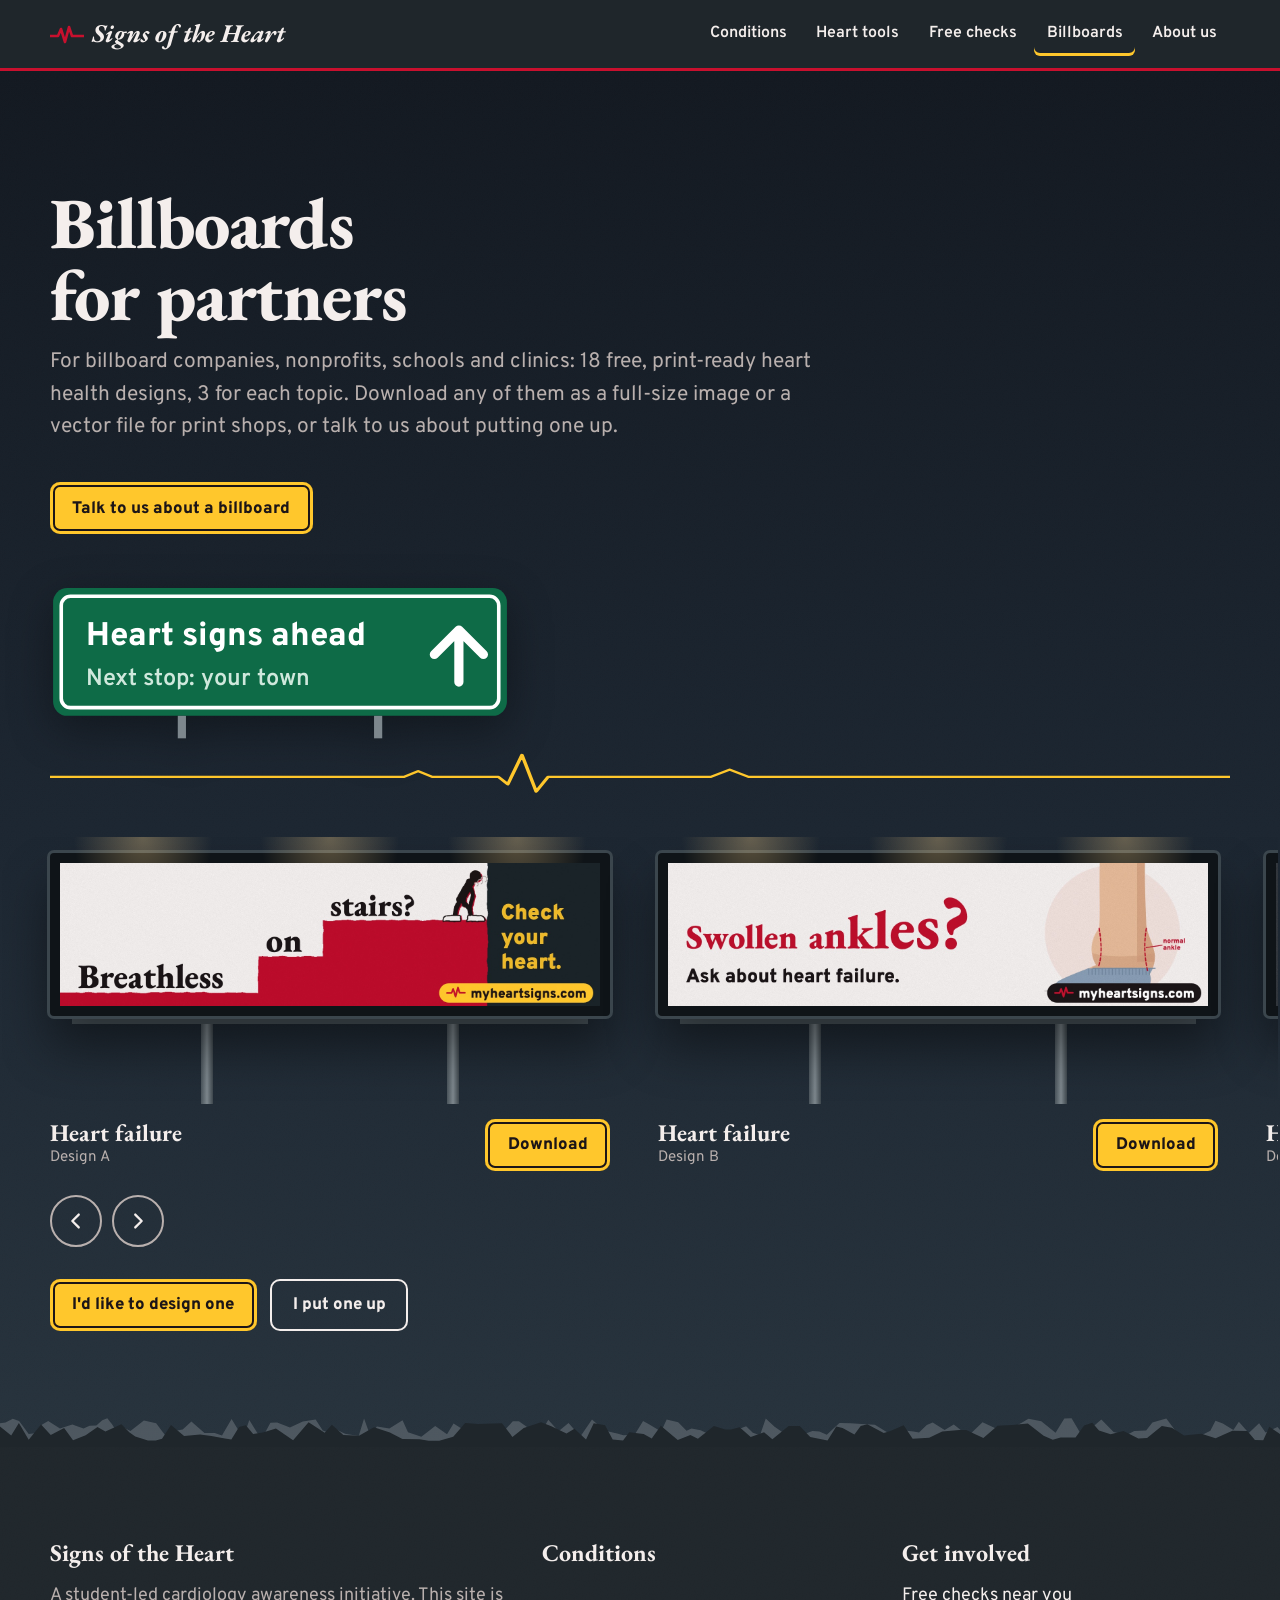
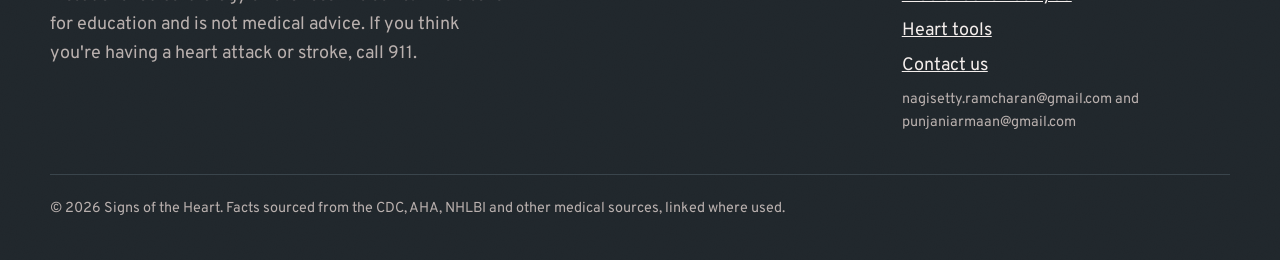
==== commit 96851cac: "Switch billboards and site links to myheartsigns.com Co-Authored-By: Claude Opus 5.5 <noreply@anthro" ====
--- a/billboards.html
+++ b/billboards.html
@@ -9,14 +9,14 @@
 <meta property="og:type" content="website">
 <meta property="og:title" content="Signs of the Heart">
 <meta property="og:description" content="A student-led cardiology awareness project: learn the warning signs of heart disease, check your numbers, and help put heart-health billboards where people can see them.">
-<meta property="og:url" content="https://heartsigns.vercel.app/billboards">
+<meta property="og:url" content="https://myheartsigns.com/billboards">
 <meta name="twitter:card" content="summary">
-<link rel="canonical" href="https://heartsigns.vercel.app/billboards">
+<link rel="canonical" href="https://myheartsigns.com/billboards">
 <link rel="icon" href="data:image/svg+xml,%3Csvg xmlns=%27http://www.w3.org/2000/svg%27 viewBox=%270 0 34 20%27%3E%3Cpath d=%27M0 12h8l3-7 4 13 4-15 3 9h12%27 fill=%27none%27 stroke=%27%23c8102e%27 stroke-width=%273%27 stroke-linejoin=%27round%27/%3E%3C/svg%3E">
 <link rel="preconnect" href="https://fonts.googleapis.com">
 <link rel="preconnect" href="https://fonts.gstatic.com" crossorigin>
 <link href="https://fonts.googleapis.com/css2?family=EB+Garamond:ital,wght@0,400..800;1,400..800&family=Overpass:wght@400..900&display=swap" rel="stylesheet">
-<link rel="stylesheet" href="assets/styles.css?v=7">
+<link rel="stylesheet" href="assets/styles.css?v=8">
 <script>document.documentElement.classList.add('js')</script>
 </head>
 <body>
@@ -148,9 +148,9 @@
   <div class="field" data-photo-field><label for="pl-photo">Photo (optional, you'll attach it to the email next)</label><input id="pl-photo" name="photo" type="file" accept="image/*"></div>
 </template>
 
-<script src="assets/data.base.js?v=7"></script>
-<script src="assets/data.content.js?v=7"></script>
-<script src="assets/app.js?v=7"></script>
-<script src="assets/billboards.js?v=7"></script>
+<script src="assets/data.base.js?v=8"></script>
+<script src="assets/data.content.js?v=8"></script>
+<script src="assets/app.js?v=8"></script>
+<script src="assets/billboards.js?v=8"></script>
 </body>
 </html>
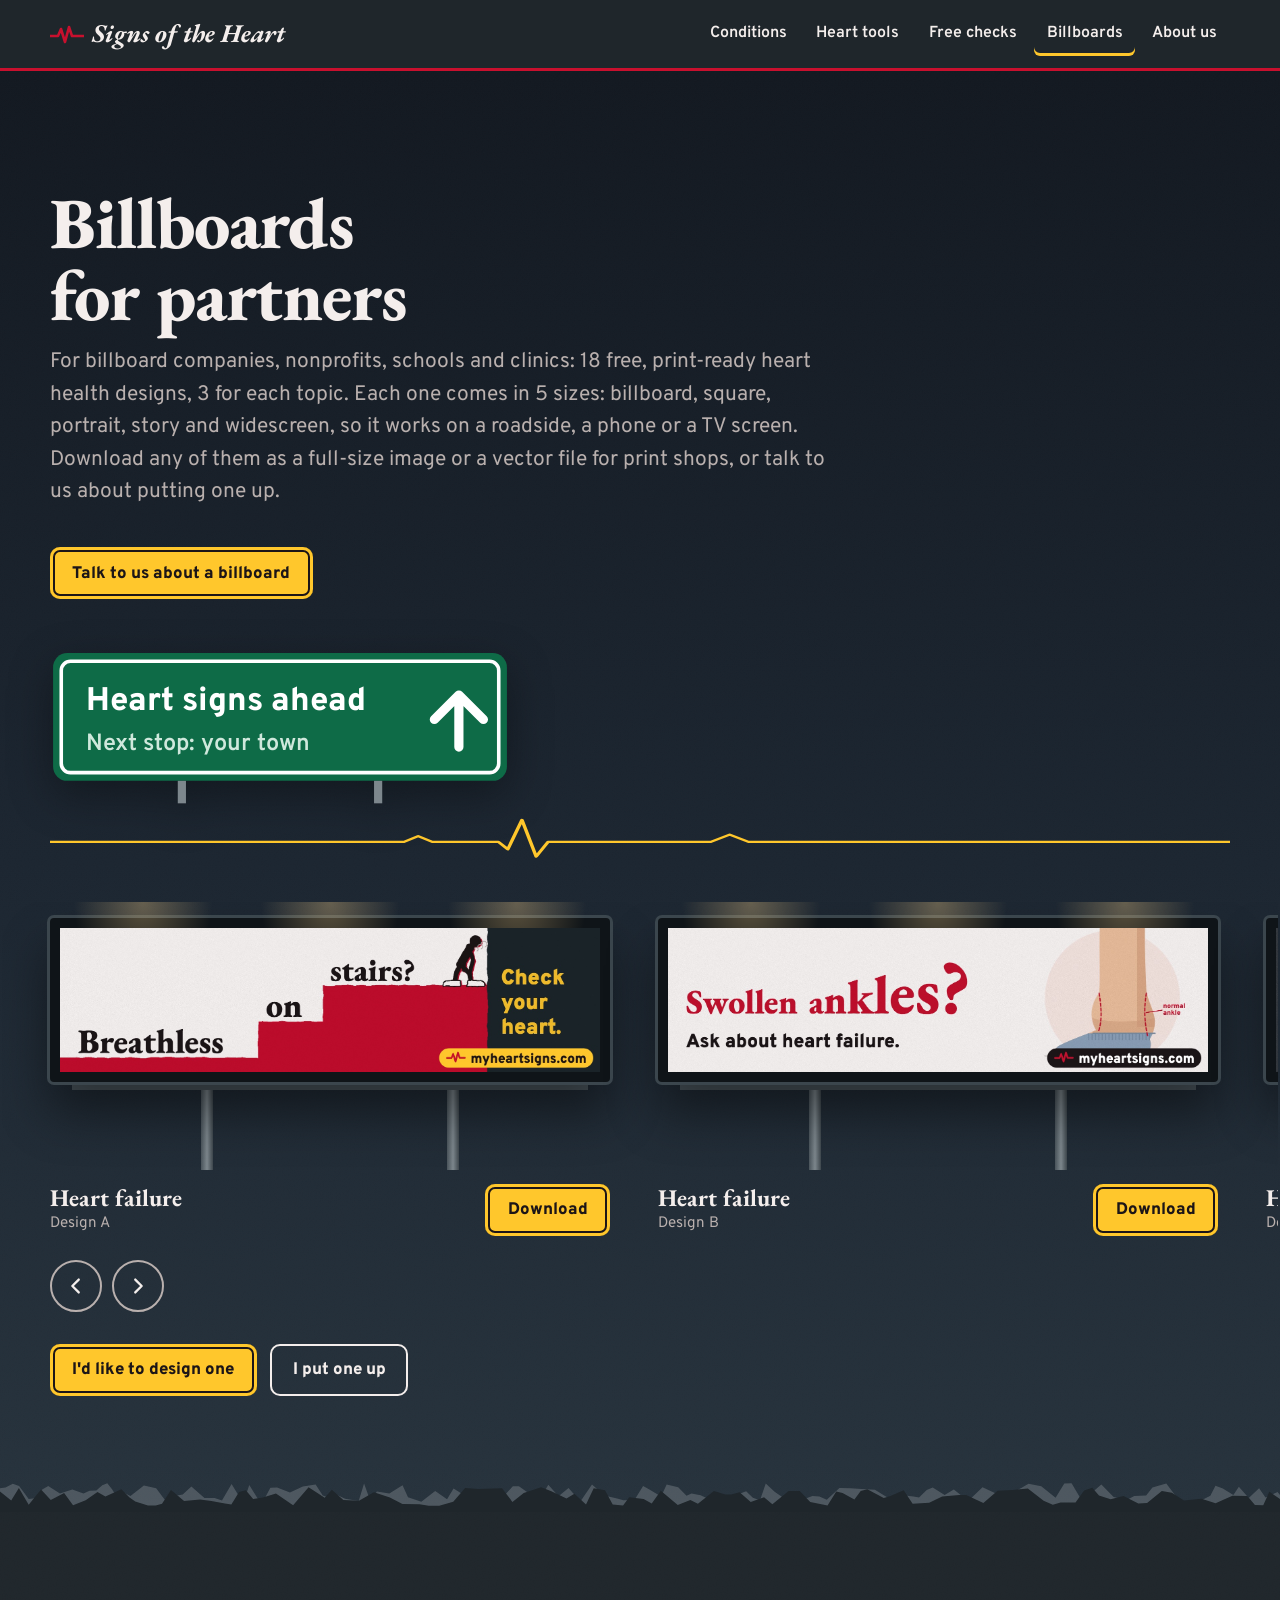
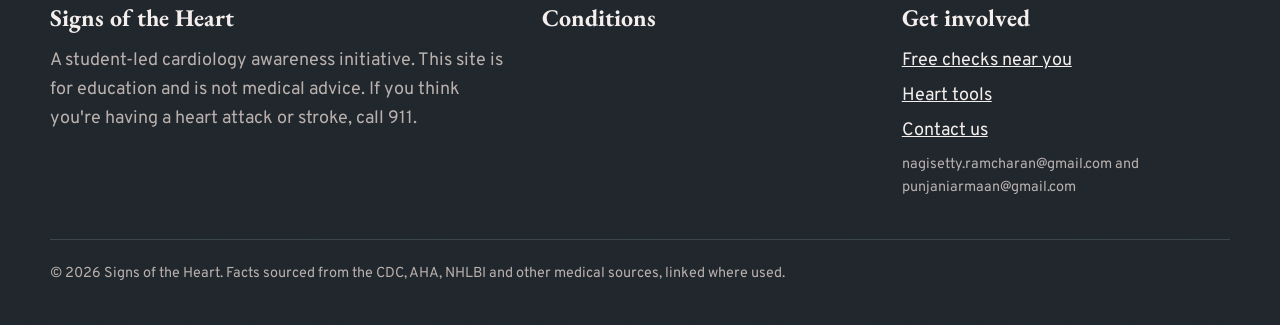
==== commit 528d9007: "Offer every billboard design in five sizes Square 1:1, portrait 4:5, story 9:16 and widescreen 16:9 " ====
--- a/billboards.html
+++ b/billboards.html
@@ -16,7 +16,7 @@
 <link rel="preconnect" href="https://fonts.googleapis.com">
 <link rel="preconnect" href="https://fonts.gstatic.com" crossorigin>
 <link href="https://fonts.googleapis.com/css2?family=EB+Garamond:ital,wght@0,400..800;1,400..800&family=Overpass:wght@400..900&display=swap" rel="stylesheet">
-<link rel="stylesheet" href="assets/styles.css?v=8">
+<link rel="stylesheet" href="assets/styles.css?v=18">
 <script>document.documentElement.classList.add('js')</script>
 </head>
 <body>
@@ -44,7 +44,7 @@
     <div class="wrap">
       <div class="section-head">
         <h1 class="h-section" id="billboards-title">Billboards for partners</h1>
-        <p class="lede">For billboard companies, nonprofits, schools and clinics: 18 free, print-ready heart health designs, 3 for each topic. Download any of them as a full-size image or a vector file for print shops, or talk to us about putting one up.</p>
+        <p class="lede">For billboard companies, nonprofits, schools and clinics: 18 free, print-ready heart health designs, 3 for each topic. Each one comes in 5 sizes: billboard, square, portrait, story and widescreen, so it works on a roadside, a phone or a TV screen. Download any of them as a full-size image or a vector file for print shops, or talk to us about putting one up.</p>
         <div class="btn-row"><a class="btn btn-caution" href="#" data-mailto="Billboard partnership: Signs of the Heart">Talk to us about a billboard</a></div>
       </div>
       <div class="road-sign" aria-hidden="true">
@@ -114,6 +114,10 @@
           <label class="choice"><input type="radio" name="use" value="putting"><span>Putting it up soon<small>You have a spot lined up.</small></span></label>
           <label class="choice"><input type="radio" name="use" value="placed"><span>I already put it up<small>Next you'll email us where it is so we can count it.</small></span></label>
         </fieldset>
+        <fieldset class="sizes" id="gate-sizes">
+          <legend>Pick a size</legend>
+          <div class="size-grid" id="size-grid"></div>
+        </fieldset>
         <div class="placement" id="placement" hidden></div>
         <p class="hint" id="gate-error" aria-live="polite"></p>
         <button class="btn" type="submit" id="gate-submit">Download template</button>
@@ -148,9 +152,9 @@
   <div class="field" data-photo-field><label for="pl-photo">Photo (optional, you'll attach it to the email next)</label><input id="pl-photo" name="photo" type="file" accept="image/*"></div>
 </template>
 
-<script src="assets/data.base.js?v=8"></script>
-<script src="assets/data.content.js?v=8"></script>
-<script src="assets/app.js?v=8"></script>
-<script src="assets/billboards.js?v=8"></script>
+<script src="assets/data.base.js?v=18"></script>
+<script src="assets/data.content.js?v=18"></script>
+<script src="assets/app.js?v=18"></script>
+<script src="assets/billboards.js?v=18"></script>
 </body>
 </html>
--- a/assets/styles.css
+++ b/assets/styles.css
@@ -470,10 +470,6 @@
 .thanks { text-align: left; }
 .thanks[hidden] { display: none; }
 
-/* ---------- stories ---------- */
-.stories { display: grid; grid-template-columns: repeat(3, minmax(0, 1fr)); gap: clamp(1.25rem, 3vw, 2.25rem); align-items: start; }
-.stories .poster:nth-child(2) { margin-top: 2.5rem; }
-@media (max-width: 860px) { .stories { grid-template-columns: minmax(0, 1fr); } .stories .poster:nth-child(2) { margin-top: 0; } }
 .quote { font-family: var(--serif); font-style: italic; font-size: 1.55rem; line-height: 1.3; margin: 0 0 1.2rem; }
 .quote-by { font-weight: 700; font-size: 0.98rem; }
 .quote-by span { display: block; font-weight: 400; color: var(--ink-soft); }
@@ -502,6 +498,7 @@
   display: grid; place-items: center; border: 2px solid #ecd2cc;
 }
 .arch svg { width: 46%; opacity: 0.4; }
+.arch img { width: 100%; height: 100%; object-fit: cover; object-position: center 30%; }
 .member b { font-family: var(--serif); font-size: 1.4rem; line-height: 1.1; }
 .member span { color: var(--ink-soft); font-size: 1rem; }
 .partners { display: grid; grid-template-columns: repeat(auto-fill, minmax(170px, 1fr)); gap: 1rem; margin-top: 1.6rem; }
@@ -610,7 +607,7 @@
 .board-meta h3 .ph-tag { margin-left: 0.4rem; }
 .meter-target .ph-tag { margin-left: 0.3rem; }
 
-/* "be the first" cards */
+/* call-to-action cards */
 .first-row { display: grid; grid-template-columns: minmax(0, 560px); margin-top: 1.2rem; }
 .first-card {
   border: 3px dashed var(--artery); border-radius: 18px; padding: 1.4rem 1.5rem; background: #fff;
@@ -631,9 +628,8 @@
 .first-card.in-team { grid-column: span 2; border-radius: 18px; padding-top: 1.4rem; justify-content: flex-start; }
 @media (max-width: 520px) { .first-card.in-team { grid-column: auto; } }
 .first-mail { font-size: 0.88rem; color: var(--ink-soft); overflow-wrap: anywhere; }
-.stories .first-card { align-self: stretch; }
 .chips .ph-tag { align-self: center; }
-/* team: two founders on the left, the two "be the first" cards stacked on the right */
+/* team: two founders on the left, the two call-to-action cards stacked on the right */
 @media (min-width: 900px) {
   .team { grid-template-columns: repeat(4, minmax(0, 1fr)); }
   .team .member { grid-row: span 2; }
@@ -678,3 +674,24 @@
 .finder-map { position: relative; width: 100%; height: clamp(320px, 40vw, 520px); border: 3px solid var(--ink); border-radius: 14px; overflow: hidden; background: var(--ecg); }
 .finder-map iframe { position: absolute; inset: 0; width: 100%; height: 100%; border: 0; }
 .finder-empty { position: absolute; inset: 0; display: grid; place-items: center; padding: 1.5rem; text-align: center; color: var(--ink-soft); font-weight: 700; }
+
+
+/* ---------- download sizes ---------- */
+.sizes { border: 0; padding: 0; margin: 0 0 1.4rem; }
+.sizes legend { font-weight: 800; margin-bottom: 0.6rem; }
+.size-grid { display: grid; grid-template-columns: repeat(auto-fill, minmax(118px, 1fr)); gap: 0.6rem; }
+.size-opt {
+  position: relative; display: flex; flex-direction: column; gap: 0.3rem; padding: 0.6rem; cursor: pointer;
+  border: 2px solid #e2cdc8; border-radius: 10px; background: #fff; line-height: 1.25;
+}
+.size-opt:has(input:checked) { border-color: var(--ink); background: #fff3f1; box-shadow: 0 0 0 2px var(--ink) inset; }
+.size-opt:has(input:focus-visible) { outline: 3px solid var(--artery); outline-offset: 2px; }
+.size-opt input { position: absolute; opacity: 0; pointer-events: none; }
+.size-thumb { height: 92px; display: grid; place-items: center; background: #f4ebe9; border-radius: 6px; overflow: hidden; }
+.size-thumb img { max-width: 100%; max-height: 84px; display: block; box-shadow: 0 1px 3px rgba(0,0,0,0.25); }
+.size-name { font-weight: 800; font-size: 0.95rem; }
+.size-name b { font-weight: 600; color: var(--ink-soft); font-size: 0.85rem; }
+.size-opt small { color: var(--ink-soft); font-size: 0.8rem; }
+/* the download popup scrolls on small screens: paint the paper on the scrolling box itself so it scrolls with the content */
+.modal .poster { background: var(--poster-bg); clip-path: var(--clip, none); }
+.modal .poster::before { display: none; }
